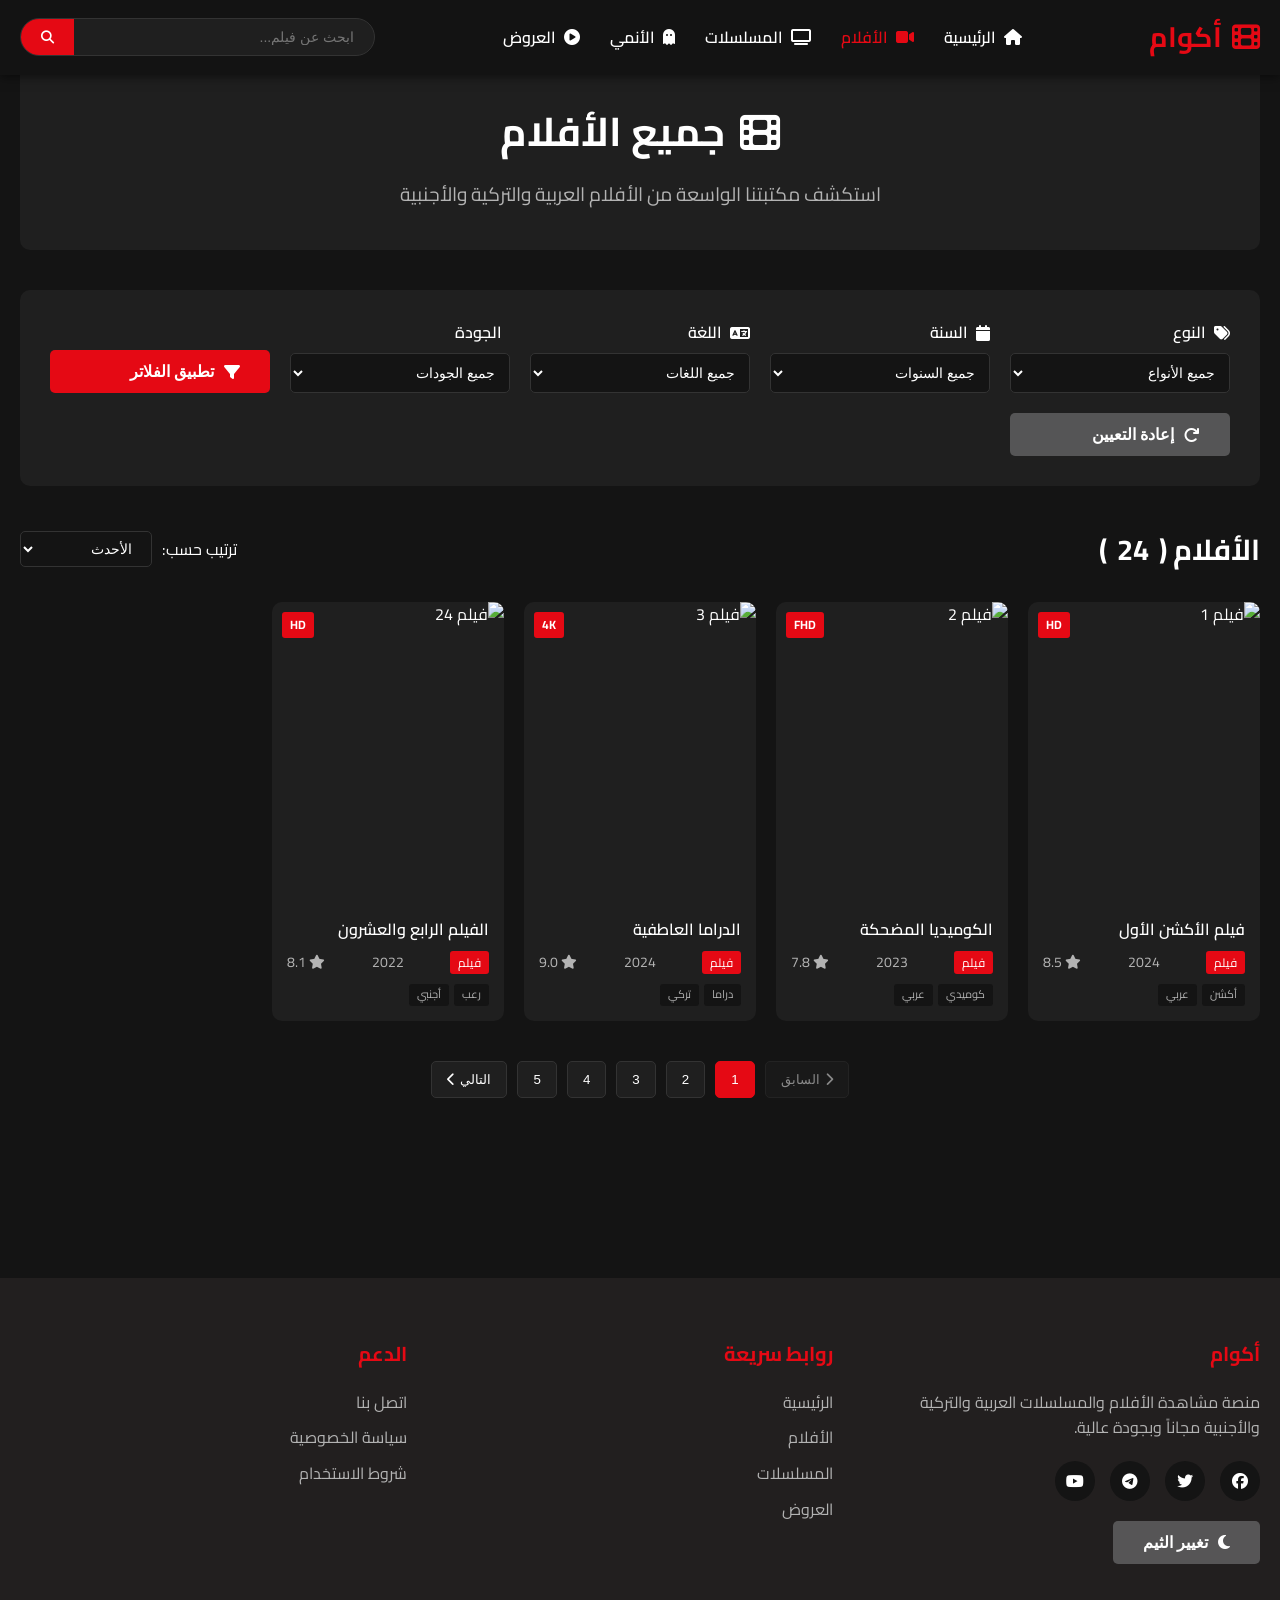
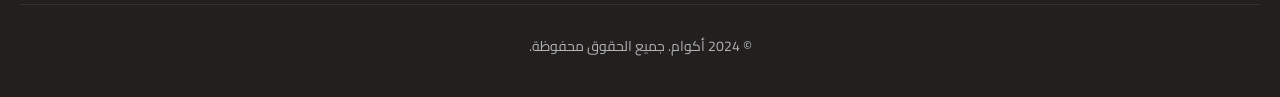
==== movies.html @ c6c0f763 "Add files via upload" ====
<!DOCTYPE html>
<html lang="ar" dir="rtl">
<head>
    <meta charset="UTF-8">
    <meta name="viewport" content="width=device-width, initial-scale=1.0">
    <title>الأفلام - أكوام</title>
    <link rel="stylesheet" href="css/style.css">
    <link rel="stylesheet" href="css/responsive.css">
    <link rel="stylesheet" href="https://cdnjs.cloudflare.com/ajax/libs/font-awesome/6.4.0/css/all.min.css">
    <link href="https://fonts.googleapis.com/css2?family=Cairo:wght@300;400;600;700&display=swap" rel="stylesheet">
    <link rel="icon" href="assets/images/favicon.ico" type="image/x-icon">
</head>
<body>
    <header class="header">
        <nav class="navbar">
            <div class="container">
                <div class="nav-brand">
                    <a href="index.html" class="logo">
                        <i class="fas fa-film"></i>
                        <span>أكوام</span>
                    </a>
                </div>
                
                <div class="nav-menu">
                    <ul class="nav-links">
                        <li><a href="index.html"><i class="fas fa-home"></i> الرئيسية</a></li>
                        <li><a href="movies.html" class="active"><i class="fas fa-video"></i> الأفلام</a></li>
                        <li><a href="series.html"><i class="fas fa-tv"></i> المسلسلات</a></li>
                        <li><a href="anime.html"><i class="fas fa-ghost"></i> الأنمي</a></li>
                        <li><a href="shows.html"><i class="fas fa-play-circle"></i> العروض</a></li>
                    </ul>
                </div>
                
                <div class="nav-search">
                    <div class="search-box">
                        <input type="text" id="searchInput" placeholder="ابحث عن فيلم...">
                        <button onclick="search()"><i class="fas fa-search"></i></button>
                    </div>
                </div>
                
                <button class="mobile-toggle" onclick="toggleMenu()">
                    <i class="fas fa-bars"></i>
                </button>
            </div>
        </nav>
    </header>

    <main class="main-content">
        <div class="container">
            <!-- Page Header -->
            <div class="page-header">
                <h1><i class="fas fa-film"></i> جميع الأفلام</h1>
                <p>استكشف مكتبتنا الواسعة من الأفلام العربية والتركية والأجنبية</p>
            </div>

            <!-- Filters -->
            <div class="filters-section">
                <div class="filters">
                    <div class="filter-group">
                        <label for="genreFilter"><i class="fas fa-tags"></i> النوع</label>
                        <select id="genreFilter" class="filter-select">
                            <option value="">جميع الأنواع</option>
                            <option value="action">أكشن</option>
                            <option value="comedy">كوميدي</option>
                            <option value="drama">دراما</option>
                            <option value="horror">رعب</option>
                            <option value="romance">رومانسي</option>
                            <option value="sci-fi">خيال علمي</option>
                        </select>
                    </div>
                    
                    <div class="filter-group">
                        <label for="yearFilter"><i class="fas fa-calendar"></i> السنة</label>
                        <select id="yearFilter" class="filter-select">
                            <option value="">جميع السنوات</option>
                            <option value="2024">2024</option>
                            <option value="2023">2023</option>
                            <option value="2022">2022</option>
                            <option value="2021">2021</option>
                            <option value="2020">2020</option>
                        </select>
                    </div>
                    
                    <div class="filter-group">
                        <label for="languageFilter"><i class="fas fa-language"></i> اللغة</label>
                        <select id="languageFilter" class="filter-select">
                            <option value="">جميع اللغات</option>
                            <option value="arabic">عربي</option>
                            <option value="turkish">تركي</option>
                            <option value="english">أجنبي</option>
                            <option value="hindi">هندي</option>
                        </select>
                    </div>
                    
                    <div class="filter-group">
                        <label for="qualityFilter"><i class="fas fa-hd"></i> الجودة</label>
                        <select id="qualityFilter" class="filter-select">
                            <option value="">جميع الجودات</option>
                            <option value="hd">HD</option>
                            <option value="fhd">FHD</option>
                            <option value="4k">4K</option>
                        </select>
                    </div>
                    
                    <button onclick="applyFilters()" class="btn btn-primary">
                        <i class="fas fa-filter"></i> تطبيق الفلاتر
                    </button>
                    
                    <button onclick="resetFilters()" class="btn btn-secondary">
                        <i class="fas fa-redo"></i> إعادة التعيين
                    </button>
                </div>
            </div>

            <!-- Movies Grid -->
            <section class="section">
                <div class="section-header">
                    <h2 class="section-title">الأفلام (<span id="moviesCount">24</span>)</h2>
                    <div class="sort-options">
                        <label for="sortBy">ترتيب حسب:</label>
                        <select id="sortBy" class="sort-select" onchange="sortMovies()">
                            <option value="newest">الأحدث</option>
                            <option value="oldest">الأقدم</option>
                            <option value="rating">التقييم</option>
                            <option value="name">الإسم من أ-ي</option>
                        </select>
                    </div>
                </div>
                
                <div class="movies-grid" id="moviesGrid">
                    <!-- 24 Movie Cards -->
                    <div class="movie-card">
                        <a href="watch.html?id=1">
                            <div class="movie-poster">
                                <img src="https://via.placeholder.com/300x450/CCCCCC/333333?text=فيلم+1" alt="فيلم 1">
                                <div class="movie-overlay">
                                    <i class="fas fa-play"></i>
                                </div>
                                <span class="movie-quality">HD</span>
                            </div>
                            <div class="movie-info">
                                <h3 class="movie-title">فيلم الأكشن الأول</h3>
                                <div class="movie-meta">
                                    <span class="movie-type">فيلم</span>
                                    <span>2024</span>
                                    <span><i class="fas fa-star"></i> 8.5</span>
                                </div>
                                <div class="movie-tags">
                                    <span class="movie-tag">أكشن</span>
                                    <span class="movie-tag">عربي</span>
                                </div>
                            </div>
                        </a>
                    </div>
                    
                    <!-- Repeat 23 more movie cards with different data -->
                    <div class="movie-card">
                        <a href="watch.html?id=2">
                            <div class="movie-poster">
                                <img src="https://via.placeholder.com/300x450/CCCCCC/333333?text=فيلم+2" alt="فيلم 2">
                                <div class="movie-overlay">
                                    <i class="fas fa-play"></i>
                                </div>
                                <span class="movie-quality">FHD</span>
                            </div>
                            <div class="movie-info">
                                <h3 class="movie-title">الكوميديا المضحكة</h3>
                                <div class="movie-meta">
                                    <span class="movie-type">فيلم</span>
                                    <span>2023</span>
                                    <span><i class="fas fa-star"></i> 7.8</span>
                                </div>
                                <div class="movie-tags">
                                    <span class="movie-tag">كوميدي</span>
                                    <span class="movie-tag">عربي</span>
                                </div>
                            </div>
                        </a>
                    </div>
                    
                    <div class="movie-card">
                        <a href="watch.html?id=3">
                            <div class="movie-poster">
                                <img src="https://via.placeholder.com/300x450/CCCCCC/333333?text=فيلم+3" alt="فيلم 3">
                                <div class="movie-overlay">
                                    <i class="fas fa-play"></i>
                                </div>
                                <span class="movie-quality">4K</span>
                            </div>
                            <div class="movie-info">
                                <h3 class="movie-title">الدراما العاطفية</h3>
                                <div class="movie-meta">
                                    <span class="movie-type">فيلم</span>
                                    <span>2024</span>
                                    <span><i class="fas fa-star"></i> 9.0</span>
                                </div>
                                <div class="movie-tags">
                                    <span class="movie-tag">دراما</span>
                                    <span class="movie-tag">تركي</span>
                                </div>
                            </div>
                        </a>
                    </div>
                    
                    <!-- Add 21 more movie cards here -->
                    <!-- For brevity, I'll show a few more examples -->
                    
                    <div class="movie-card">
                        <a href="watch.html?id=24">
                            <div class="movie-poster">
                                <img src="https://via.placeholder.com/300x450/CCCCCC/333333?text=فيلم+24" alt="فيلم 24">
                                <div class="movie-overlay">
                                    <i class="fas fa-play"></i>
                                </div>
                                <span class="movie-quality">HD</span>
                            </div>
                            <div class="movie-info">
                                <h3 class="movie-title">الفيلم الرابع والعشرون</h3>
                                <div class="movie-meta">
                                    <span class="movie-type">فيلم</span>
                                    <span>2022</span>
                                    <span><i class="fas fa-star"></i> 8.1</span>
                                </div>
                                <div class="movie-tags">
                                    <span class="movie-tag">رعب</span>
                                    <span class="movie-tag">أجنبي</span>
                                </div>
                            </div>
                        </a>
                    </div>
                </div>
                
                <!-- Pagination -->
                <div class="pagination">
                    <button class="pagination-btn disabled">
                        <i class="fas fa-chevron-right"></i> السابق
                    </button>
                    
                    <button class="pagination-btn active">1</button>
                    <button class="pagination-btn" onclick="goToPage(2)">2</button>
                    <button class="pagination-btn" onclick="goToPage(3)">3</button>
                    <button class="pagination-btn" onclick="goToPage(4)">4</button>
                    <button class="pagination-btn" onclick="goToPage(5)">5</button>
                    
                    <button class="pagination-btn" onclick="goToPage(2)">
                        التالي <i class="fas fa-chevron-left"></i>
                    </button>
                </div>
            </section>
        </div>
    </main>

    <footer class="footer">
        <div class="container">
            <div class="footer-content">
                <!-- Same footer as index.html -->
                <div class="footer-section">
                    <h3>أكوام</h3>
                    <p>منصة مشاهدة الأفلام والمسلسلات العربية والتركية والأجنبية مجاناً وبجودة عالية.</p>
                    <div class="social-links">
                        <a href="#"><i class="fab fa-facebook"></i></a>
                        <a href="#"><i class="fab fa-twitter"></i></a>
                        <a href="#"><i class="fab fa-telegram"></i></a>
                        <a href="#"><i class="fab fa-youtube"></i></a>
                    </div>
                </div>
                
                <div class="footer-section">
                    <h3>روابط سريعة</h3>
                    <ul>
                        <li><a href="index.html">الرئيسية</a></li>
                        <li><a href="movies.html">الأفلام</a></li>
                        <li><a href="series.html">المسلسلات</a></li>
                        <li><a href="shows.html">العروض</a></li>
                    </ul>
                </div>
                
                <div class="footer-section">
                    <h3>الدعم</h3>
                    <ul>
                        <li><a href="contact.html">اتصل بنا</a></li>
                        <li><a href="privacy.html">سياسة الخصوصية</a></li>
                        <li><a href="terms.html">شروط الاستخدام</a></li>
                    </ul>
                </div>
            </div>
            
            <div class="footer-bottom">
                <p>© 2024 أكوام. جميع الحقوق محفوظة.</p>
            </div>
        </div>
    </footer>

    <script src="js/main.js"></script>
    <script>
        function applyFilters() {
            // Filter logic would go here
            alert('تم تطبيق الفلاتر');
        }
        
        function resetFilters() {
            document.getElementById('genreFilter').value = '';
            document.getElementById('yearFilter').value = '';
            document.getElementById('languageFilter').value = '';
            document.getElementById('qualityFilter').value = '';
            alert('تم إعادة تعيين الفلاتر');
        }
        
        function sortMovies() {
            const sortBy = document.getElementById('sortBy').value;
            alert(`تم الترتيب حسب: ${sortBy}`);
        }
        
        function goToPage(page) {
            alert(`الذهاب إلى الصفحة ${page}`);
        }
        
        function search() {
            const query = document.getElementById('searchInput').value;
            if (query.trim() !== '') {
                window.location.href = `search.html?q=${encodeURIComponent(query)}`;
            }
        }
        
        document.getElementById('searchInput').addEventListener('keypress', function(e) {
            if (e.key === 'Enter') {
                search();
            }
        });
    </script>
</body>
</html>
---- css/style.css ----
/* Reset & Base Styles */
* {
    margin: 0;
    padding: 0;
    box-sizing: border-box;
}

:root {
    --primary-color: #e50914;
    --primary-dark: #b81d24;
    --secondary-color: #221f1f;
    --text-color: #ffffff;
    --text-secondary: #b3b3b3;
    --bg-dark: #141414;
    --bg-light: #1f1f1f;
    --border-color: #333333;
    --success-color: #46d369;
    --font-family: 'Cairo', sans-serif;
}

body {
    font-family: var(--font-family);
    background-color: var(--bg-dark);
    color: var(--text-color);
    line-height: 1.6;
    direction: rtl;
}

.container {
    width: 100%;
    max-width: 1400px;
    margin: 0 auto;
    padding: 0 20px;
}

a {
    text-decoration: none;
    color: inherit;
}

ul {
    list-style: none;
}

/* Header & Navigation */
.header {
    background-color: rgba(20, 20, 20, 0.95);
    position: fixed;
    top: 0;
    width: 100%;
    z-index: 1000;
    box-shadow: 0 2px 10px rgba(0, 0, 0, 0.5);
}

.navbar {
    padding: 15px 0;
}

.navbar .container {
    display: flex;
    align-items: center;
    justify-content: space-between;
}

.logo {
    display: flex;
    align-items: center;
    text-decoration: none;
    color: var(--primary-color);
    font-size: 28px;
    font-weight: 700;
}

.logo i {
    margin-left: 10px;
}

.nav-links {
    display: flex;
    list-style: none;
    gap: 30px;
}

.nav-links a {
    color: var(--text-color);
    text-decoration: none;
    font-size: 16px;
    font-weight: 600;
    transition: color 0.3s;
    display: flex;
    align-items: center;
    gap: 8px;
}

.nav-links a:hover,
.nav-links a.active {
    color: var(--primary-color);
}

.dropdown {
    position: relative;
}

.dropdown-content {
    display: none;
    position: absolute;
    background-color: var(--bg-light);
    min-width: 200px;
    box-shadow: 0 8px 16px rgba(0,0,0,0.3);
    z-index: 1;
    border-radius: 5px;
    top: 100%;
    right: 0;
}

.dropdown-content a {
    color: var(--text-color);
    padding: 12px 16px;
    text-decoration: none;
    display: block;
    border-bottom: 1px solid var(--border-color);
}

.dropdown-content a:last-child {
    border-bottom: none;
}

.dropdown-content a:hover {
    background-color: var(--primary-color);
}

.dropdown:hover .dropdown-content {
    display: block;
}

.search-box {
    display: flex;
    background: var(--bg-light);
    border-radius: 30px;
    overflow: hidden;
    border: 1px solid var(--border-color);
}

.search-box input {
    background: transparent;
    border: none;
    padding: 10px 20px;
    color: var(--text-color);
    width: 300px;
    font-size: 14px;
}

.search-box input:focus {
    outline: none;
}

.search-box button {
    background: var(--primary-color);
    border: none;
    color: white;
    padding: 10px 20px;
    cursor: pointer;
    transition: background 0.3s;
}

.search-box button:hover {
    background: var(--primary-dark);
}

.mobile-toggle {
    display: none;
    background: none;
    border: none;
    color: var(--text-color);
    font-size: 24px;
    cursor: pointer;
    padding: 5px;
}

/* Hero Section */
.hero {
    margin-top: 80px;
    height: 70vh;
    min-height: 500px;
    background: linear-gradient(rgba(0,0,0,0.7), rgba(0,0,0,0.7)), url('https://via.placeholder.com/1920x800');
    background-size: cover;
    background-position: center;
    display: flex;
    align-items: center;
}

.hero-slider {
    width: 100%;
}

.slide {
    display: none;
}

.slide.active {
    display: block;
}

.slide-content {
    max-width: 600px;
    padding: 0 20px;
}

.hero-title {
    font-size: 3.5rem;
    font-weight: 700;
    margin-bottom: 20px;
    line-height: 1.2;
}

.hero-subtitle {
    font-size: 1.5rem;
    margin-bottom: 30px;
    color: var(--text-secondary);
}

.hero-buttons {
    display: flex;
    gap: 20px;
}

/* Buttons */
.btn {
    padding: 12px 30px;
    border-radius: 5px;
    text-decoration: none;
    font-weight: 600;
    display: inline-flex;
    align-items: center;
    gap: 10px;
    transition: all 0.3s;
    border: none;
    cursor: pointer;
    font-size: 16px;
}

.btn-primary {
    background-color: var(--primary-color);
    color: white;
}

.btn-primary:hover {
    background-color: var(--primary-dark);
    transform: translateY(-2px);
}

.btn-secondary {
    background-color: rgba(109, 109, 110, 0.7);
    color: white;
}

.btn-secondary:hover {
    background-color: rgba(109, 109, 110, 0.9);
    transform: translateY(-2px);
}

/* Main Content */
.main-content {
    padding: 60px 0;
}

.section {
    margin-bottom: 60px;
}

.section-header {
    display: flex;
    justify-content: space-between;
    align-items: center;
    margin-bottom: 30px;
}

.section-title {
    font-size: 1.8rem;
    font-weight: 700;
    display: flex;
    align-items: center;
    gap: 10px;
}

.view-all {
    color: var(--primary-color);
    text-decoration: none;
    display: flex;
    align-items: center;
    gap: 5px;
    font-weight: 600;
    transition: color 0.3s;
}

.view-all:hover {
    color: var(--primary-dark);
}

/* Page Header */
.page-header {
    text-align: center;
    margin-bottom: 40px;
    padding: 40px 0;
    background: var(--bg-light);
    border-radius: 10px;
}

.page-header h1 {
    font-size: 2.5rem;
    margin-bottom: 15px;
    display: flex;
    align-items: center;
    justify-content: center;
    gap: 15px;
}

.page-header p {
    color: var(--text-secondary);
    font-size: 1.2rem;
}

/* Movies Grid */
.movies-grid {
    display: grid;
    grid-template-columns: repeat(auto-fill, minmax(200px, 1fr));
    gap: 20px;
}

.movie-card {
    background: var(--bg-light);
    border-radius: 10px;
    overflow: hidden;
    transition: transform 0.3s, box-shadow 0.3s;
    position: relative;
}

.movie-card:hover {
    transform: translateY(-10px);
    box-shadow: 0 10px 20px rgba(0, 0, 0, 0.5);
}

.movie-poster {
    width: 100%;
    height: 300px;
    position: relative;
    overflow: hidden;
}

.movie-poster img {
    width: 100%;
    height: 100%;
    object-fit: cover;
    transition: transform 0.3s;
}

.movie-card:hover .movie-poster img {
    transform: scale(1.1);
}

.movie-overlay {
    position: absolute;
    top: 0;
    left: 0;
    width: 100%;
    height: 100%;
    background: rgba(0, 0, 0, 0.7);
    display: flex;
    align-items: center;
    justify-content: center;
    opacity: 0;
    transition: opacity 0.3s;
}

.movie-card:hover .movie-overlay {
    opacity: 1;
}

.movie-overlay i {
    font-size: 50px;
    color: white;
}

.movie-quality {
    position: absolute;
    top: 10px;
    left: 10px;
    background: var(--primary-color);
    color: white;
    padding: 3px 8px;
    border-radius: 3px;
    font-size: 12px;
    font-weight: bold;
}

.movie-episodes {
    position: absolute;
    top: 10px;
    right: 10px;
    background: rgba(0, 0, 0, 0.8);
    color: white;
    padding: 3px 8px;
    border-radius: 3px;
    font-size: 12px;
}

.movie-info {
    padding: 15px;
}

.movie-title {
    font-size: 16px;
    font-weight: 600;
    margin-bottom: 8px;
    white-space: nowrap;
    overflow: hidden;
    text-overflow: ellipsis;
}

.movie-meta {
    display: flex;
    justify-content: space-between;
    color: var(--text-secondary);
    font-size: 14px;
    margin-bottom: 10px;
}

.movie-type {
    background: var(--primary-color);
    color: white;
    padding: 2px 8px;
    border-radius: 3px;
    font-size: 12px;
}

.movie-tags {
    display: flex;
    gap: 5px;
    flex-wrap: wrap;
}

.movie-tag {
    background: var(--bg-dark);
    color: var(--text-secondary);
    padding: 2px 8px;
    border-radius: 3px;
    font-size: 11px;
}

/* Categories Grid */
.categories-grid {
    display: grid;
    grid-template-columns: repeat(auto-fill, minmax(250px, 1fr));
    gap: 20px;
}

.category-card {
    background: var(--bg-light);
    padding: 30px;
    border-radius: 10px;
    text-align: center;
    text-decoration: none;
    color: var(--text-color);
    transition: transform 0.3s, background 0.3s;
}

.category-card:hover {
    background: var(--primary-color);
    transform: translateY(-5px);
}

.category-icon {
    font-size: 40px;
    margin-bottom: 15px;
    color: var(--primary-color);
}

.category-card:hover .category-icon {
    color: white;
}

.category-card h3 {
    font-size: 20px;
    margin-bottom: 10px;
}

.category-card p {
    color: var(--text-secondary);
    font-size: 14px;
}

.category-card:hover p {
    color: white;
}

/* Filters */
.filters-section {
    background: var(--bg-light);
    padding: 30px;
    border-radius: 10px;
    margin-bottom: 40px;
}

.filters {
    display: grid;
    grid-template-columns: repeat(auto-fit, minmax(200px, 1fr));
    gap: 20px;
    align-items: end;
}

.filter-group {
    display: flex;
    flex-direction: column;
    gap: 8px;
}

.filter-group label {
    color: var(--text-color);
    font-weight: 600;
    display: flex;
    align-items: center;
    gap: 8px;
}

.filter-select {
    background: var(--bg-dark);
    color: var(--text-color);
    border: 1px solid var(--border-color);
    padding: 10px;
    border-radius: 5px;
    font-size: 14px;
    cursor: pointer;
}

.filter-select:focus {
    outline: none;
    border-color: var(--primary-color);
}

.sort-options {
    display: flex;
    align-items: center;
    gap: 10px;
}

.sort-select {
    background: var(--bg-dark);
    color: var(--text-color);
    border: 1px solid var(--border-color);
    padding: 8px 15px;
    border-radius: 5px;
    font-size: 14px;
    cursor: pointer;
}

/* Pagination */
.pagination {
    display: flex;
    justify-content: center;
    gap: 10px;
    margin-top: 40px;
}

.pagination-btn {
    padding: 10px 15px;
    background: var(--bg-light);
    border: 1px solid var(--border-color);
    color: var(--text-color);
    border-radius: 5px;
    cursor: pointer;
    transition: all 0.3s;
    display: flex;
    align-items: center;
    gap: 5px;
}

.pagination-btn:hover {
    border-color: var(--primary-color);
    color: var(--primary-color);
}

.pagination-btn.active {
    background: var(--primary-color);
    border-color: var(--primary-color);
    color: white;
}

.pagination-btn.disabled {
    opacity: 0.5;
    cursor: not-allowed;
}

.pagination-btn.disabled:hover {
    border-color: var(--border-color);
    color: var(--text-color);
}

/* Footer */
.footer {
    background: var(--secondary-color);
    padding: 60px 0 30px;
    margin-top: 60px;
}

.footer-content {
    display: grid;
    grid-template-columns: repeat(auto-fit, minmax(250px, 1fr));
    gap: 40px;
    margin-bottom: 40px;
}

.footer-section h3 {
    font-size: 20px;
    margin-bottom: 20px;
    color: var(--primary-color);
}

.footer-section p {
    color: var(--text-secondary);
    margin-bottom: 20px;
}

.footer-section ul {
    list-style: none;
}

.footer-section ul li {
    margin-bottom: 10px;
}

.footer-section ul li a {
    color: var(--text-secondary);
    text-decoration: none;
    transition: color 0.3s;
}

.footer-section ul li a:hover {
    color: var(--primary-color);
}

.social-links {
    display: flex;
    gap: 15px;
}

.social-links a {
    display: inline-flex;
    align-items: center;
    justify-content: center;
    width: 40px;
    height: 40px;
    background: var(--bg-dark);
    border-radius: 50%;
    color: white;
    text-decoration: none;
    transition: background 0.3s;
}

.social-links a:hover {
    background: var(--primary-color);
}

.footer-bottom {
    text-align: center;
    padding-top: 30px;
    border-top: 1px solid var(--border-color);
    color: var(--text-secondary);
    font-size: 14px;
}

.footer-bottom p {
    margin-bottom: 10px;
}

/* Genre Tags */
.genre-tag {
    display: inline-block;
    background: var(--bg-dark);
    color: var(--text-color);
    padding: 5px 15px;
    border-radius: 20px;
    font-size: 14px;
    margin: 5px;
}

/* Loading Spinner */
.loading-spinner {
    display: none;
    text-align: center;
    padding: 40px;
}

.spinner {
    width: 50px;
    height: 50px;
    border: 5px solid var(--border-color);
    border-top: 5px solid var(--primary-color);
    border-radius: 50%;
    animation: spin 1s linear infinite;
    margin: 0 auto 20px;
}

@keyframes spin {
    0% { transform: rotate(0deg); }
    100% { transform: rotate(360deg); }
}
---- css/responsive.css ----
/* Responsive Design */

/* Large devices (desktops, 1200px and up) */
@media (max-width: 1200px) {
    .hero-title {
        font-size: 2.8rem;
    }
    
    .search-box input {
        width: 250px;
    }
}

/* Medium devices (tablets, 992px to 1199px) */
@media (max-width: 992px) {
    .nav-menu {
        display: none;
        position: fixed;
        top: 70px;
        right: -100%;
        width: 80%;
        height: calc(100vh - 70px);
        background: var(--bg-dark);
        transition: right 0.3s ease;
        z-index: 999;
        overflow-y: auto;
        box-shadow: -5px 0 15px rgba(0, 0, 0, 0.3);
        padding: 20px;
    }
    
    .nav-menu.active {
        right: 0;
    }
    
    .nav-links {
        flex-direction: column;
        gap: 0;
        width: 100%;
    }
    
    .nav-links li {
        width: 100%;
        border-bottom: 1px solid var(--border-color);
    }
    
    .nav-links a {
        padding: 15px 0;
        display: block;
        width: 100%;
    }
    
    .dropdown-content {
        position: static;
        box-shadow: none;
        background: var(--bg-light);
        display: none;
        width: 100%;
    }
    
    .dropdown.active .dropdown-content {
        display: block;
    }
    
    .mobile-toggle {
        display: block;
    }
    
    .hero {
        height: 50vh;
        min-height: 400px;
    }
    
    .hero-title {
        font-size: 2.5rem;
    }
    
    .hero-subtitle {
        font-size: 1.2rem;
    }
    
    .movies-grid {
        grid-template-columns: repeat(auto-fill, minmax(180px, 1fr));
    }
    
    .search-box {
        position: absolute;
        top: 100%;
        left: 0;
        width: 100%;
        margin-top: 10px;
        display: none;
    }
    
    .search-box.active {
        display: flex;
    }
    
    .search-box input {
        width: 100%;
    }
}

/* Small devices (landscape phones, 768px to 991px) */
@media (max-width: 768px) {
    .container {
        padding: 0 15px;
    }
    
    .hero {
        height: 40vh;
        min-height: 300px;
        margin-top: 60px;
    }
    
    .hero-title {
        font-size: 2rem;
    }
    
    .hero-subtitle {
        font-size: 1rem;
    }
    
    .hero-buttons {
        flex-direction: column;
        gap: 10px;
    }
    
    .btn {
        width: 100%;
        justify-content: center;
    }
    
    .movies-grid {
        grid-template-columns: repeat(auto-fill, minmax(150px, 1fr));
    }
    
    .movie-poster {
        height: 250px;
    }
    
    .categories-grid {
        grid-template-columns: repeat(2, 1fr);
    }
    
    .section-header {
        flex-direction: column;
        align-items: flex-start;
        gap: 15px;
    }
    
    .view-all {
        align-self: flex-end;
    }
    
    .filters {
        grid-template-columns: 1fr;
    }
    
    .footer-content {
        grid-template-columns: repeat(2, 1fr);
        gap: 30px;
    }
    
    .page-header h1 {
        font-size: 2rem;
    }
}

/* Extra small devices (portrait phones, less than 768px) */
@media (max-width: 576px) {
    .logo span {
        font-size: 20px;
    }
    
    .logo i {
        font-size: 24px;
    }
    
    .hero-title {
        font-size: 1.8rem;
    }
    
    .movies-grid {
        grid-template-columns: repeat(2, 1fr);
        gap: 15px;
    }
    
    .movie-poster {
        height: 200px;
    }
    
    .categories-grid {
        grid-template-columns: 1fr;
    }
    
    .footer-content {
        grid-template-columns: 1fr;
    }
    
    .pagination {
        flex-wrap: wrap;
    }
    
    .page-header {
        padding: 30px 15px;
    }
    
    .page-header h1 {
        font-size: 1.5rem;
    }
    
    .page-header p {
        font-size: 1rem;
    }
}

/* Extra small devices (phones, less than 480px) */
@media (max-width: 480px) {
    .hero-title {
        font-size: 1.5rem;
    }
    
    .section-title {
        font-size: 1.5rem;
    }
    
    .movies-grid {
        grid-template-columns: 1fr;
    }
    
    .movie-poster {
        height: 300px;
    }
    
    .sort-options {
        flex-direction: column;
        align-items: flex-start;
        width: 100%;
    }
    
    .sort-select {
        width: 100%;
    }
}

/* Mobile menu active state */
.mobile-toggle.active i::before {
    content: "\f00d";
}

/* Video player responsive */
@media (max-width: 768px) {
    .video-title {
        font-size: 1.5rem;
    }
    
    .quality-buttons {
        justify-content: center;
    }
    
    .quality-btn {
        padding: 8px 15px;
        font-size: 14px;
    }
    
    .episodes-grid {
        grid-template-columns: repeat(4, 1fr);
    }
    
    .video-controls {
        justify-content: center;
    }
    
    .video-controls button {
        width: 100%;
        justify-content: center;
    }
}

/* Hide dropdown arrow on mobile */
@media (max-width: 992px) {
    .dropdown > a i.fa-chevron-down {
        display: none;
    }
}

/* Adjust header for mobile */
@media (max-width: 992px) {
    .navbar {
        padding: 10px 0;
    }
    
    .header {
        position: fixed;
        top: 0;
        width: 100%;
    }
    
    .main-content {
        padding-top: 20px;
    }
}

/* Improve touch targets on mobile */
@media (max-width: 768px) {
    .btn,
    .pagination-btn,
    .quality-btn,
    .episode-btn,
    .movie-card a {
        min-height: 44px;
    }
    
    .filter-select,
    .sort-select {
        min-height: 44px;
    }
    
    .nav-links a {
        min-height: 50px;
        display: flex;
        align-items: center;
    }
}

/* Landscape mode adjustments */
@media (max-height: 600px) and (orientation: landscape) {
    .hero {
        height: 100vh;
        min-height: auto;
    }
    
    .hero-title {
        font-size: 2rem;
    }
    
    .nav-menu {
        height: calc(100vh - 60px);
    }
}

/* Dark mode support */
@media (prefers-color-scheme: dark) {
    :root {
        --bg-dark: #0a0a0a;
        --bg-light: #1a1a1a;
        --border-color: #2a2a2a;
    }
}

/* Reduced motion */
@media (prefers-reduced-motion: reduce) {
    * {
        animation-duration: 0.01ms !important;
        animation-iteration-count: 1 !important;
        transition-duration: 0.01ms !important;
    }
    
    .movie-card:hover {
        transform: none;
    }
    
    .category-card:hover {
        transform: none;
    }
}

/* Print styles */
@media print {
    .header,
    .footer,
    .hero,
    .search-box,
    .mobile-toggle,
    .video-player,
    .video-controls {
        display: none !important;
    }
    
    body {
        background: white !important;
        color: black !important;
    }
    
    .container {
        max-width: 100% !important;
        padding: 0 !important;
    }
    
    a {
        color: black !important;
        text-decoration: underline !important;
    }
    
    .main-content {
        padding: 20px 0 !important;
    }
}
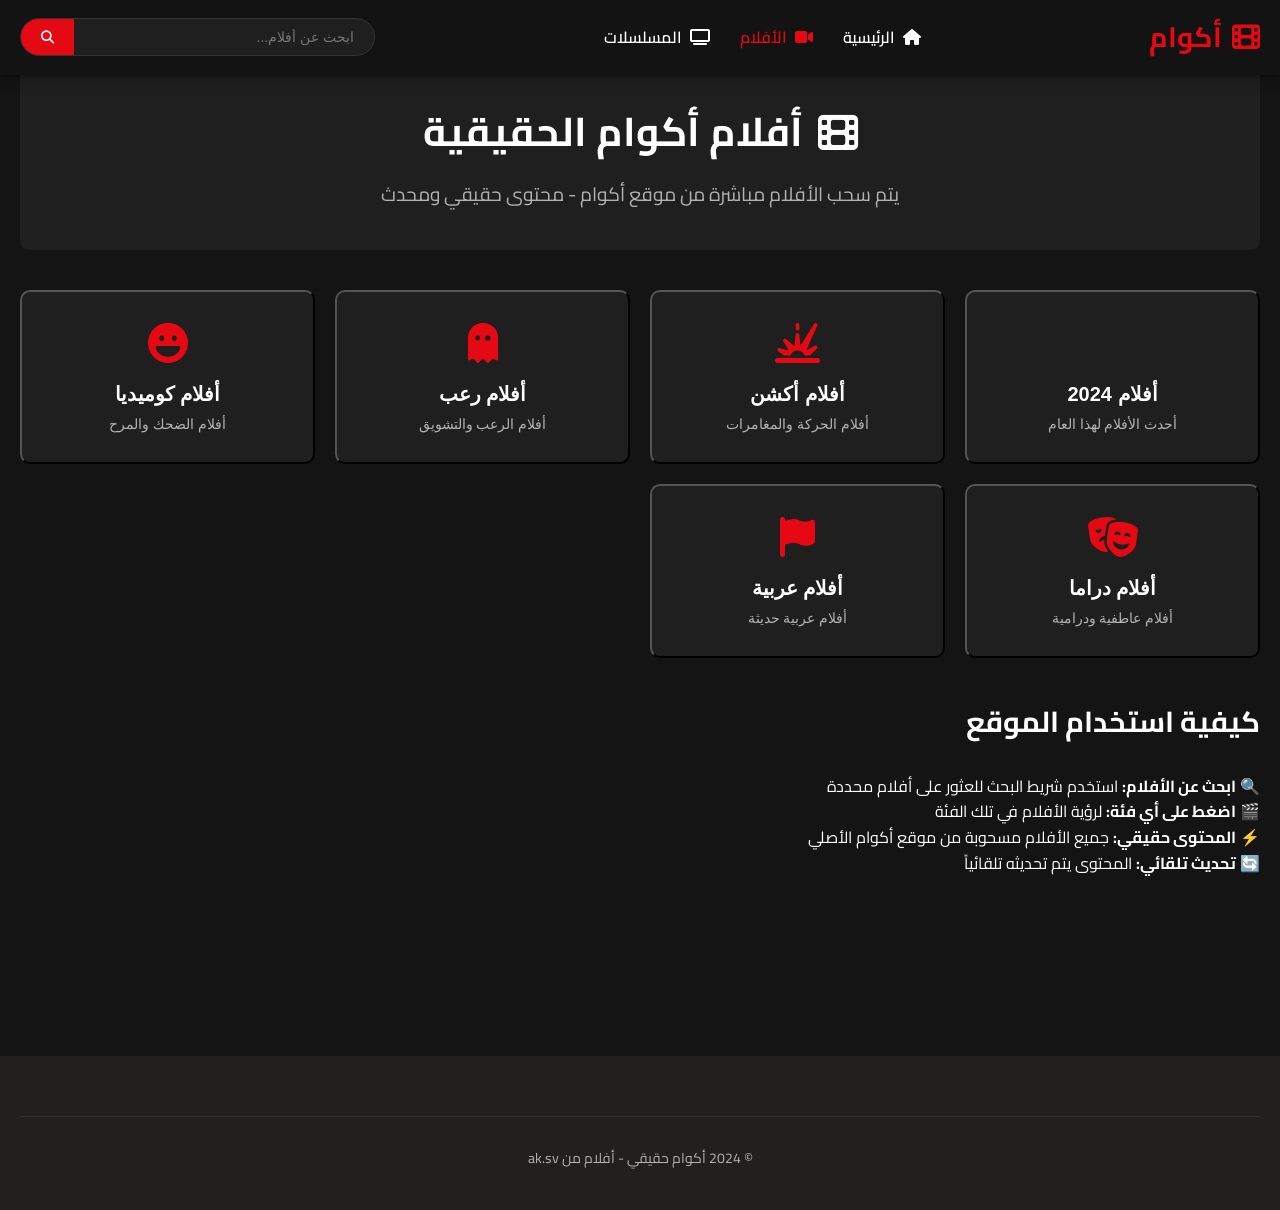
==== commit 25e4bce9: "Update movies.html" ====
--- a/movies.html
+++ b/movies.html
@@ -3,7 +3,7 @@
 <head>
     <meta charset="UTF-8">
     <meta name="viewport" content="width=device-width, initial-scale=1.0">
-    <title>الأفلام - أكوام</title>
+    <title>الأفلام - أكوام حقيقي</title>
     <link rel="stylesheet" href="css/style.css">
     <link rel="stylesheet" href="css/responsive.css">
     <link rel="stylesheet" href="https://cdnjs.cloudflare.com/ajax/libs/font-awesome/6.4.0/css/all.min.css">
@@ -26,14 +26,12 @@
                         <li><a href="index.html"><i class="fas fa-home"></i> الرئيسية</a></li>
                         <li><a href="movies.html" class="active"><i class="fas fa-video"></i> الأفلام</a></li>
                         <li><a href="series.html"><i class="fas fa-tv"></i> المسلسلات</a></li>
-                        <li><a href="anime.html"><i class="fas fa-ghost"></i> الأنمي</a></li>
-                        <li><a href="shows.html"><i class="fas fa-play-circle"></i> العروض</a></li>
                     </ul>
                 </div>
                 
                 <div class="nav-search">
                     <div class="search-box">
-                        <input type="text" id="searchInput" placeholder="ابحث عن فيلم...">
+                        <input type="text" id="searchInput" placeholder="ابحث عن أفلام...">
                         <button onclick="search()"><i class="fas fa-search"></i></button>
                     </div>
                 </div>
@@ -47,272 +45,87 @@
 
     <main class="main-content">
         <div class="container">
-            <!-- Page Header -->
             <div class="page-header">
-                <h1><i class="fas fa-film"></i> جميع الأفلام</h1>
-                <p>استكشف مكتبتنا الواسعة من الأفلام العربية والتركية والأجنبية</p>
+                <h1><i class="fas fa-film"></i> أفلام أكوام الحقيقية</h1>
+                <p>يتم سحب الأفلام مباشرة من موقع أكوام - محتوى حقيقي ومحدث</p>
             </div>
 
-            <!-- Filters -->
-            <div class="filters-section">
-                <div class="filters">
-                    <div class="filter-group">
-                        <label for="genreFilter"><i class="fas fa-tags"></i> النوع</label>
-                        <select id="genreFilter" class="filter-select">
-                            <option value="">جميع الأنواع</option>
-                            <option value="action">أكشن</option>
-                            <option value="comedy">كوميدي</option>
-                            <option value="drama">دراما</option>
-                            <option value="horror">رعب</option>
-                            <option value="romance">رومانسي</option>
-                            <option value="sci-fi">خيال علمي</option>
-                        </select>
+            <div class="categories-grid" style="margin-bottom: 40px;">
+                <button onclick="searchCategory('أفلام 2024')" class="category-card">
+                    <div class="category-icon">
+                        <i class="fas fa-calendar-star"></i>
                     </div>
-                    
-                    <div class="filter-group">
-                        <label for="yearFilter"><i class="fas fa-calendar"></i> السنة</label>
-                        <select id="yearFilter" class="filter-select">
-                            <option value="">جميع السنوات</option>
-                            <option value="2024">2024</option>
-                            <option value="2023">2023</option>
-                            <option value="2022">2022</option>
-                            <option value="2021">2021</option>
-                            <option value="2020">2020</option>
-                        </select>
+                    <h3>أفلام 2024</h3>
+                    <p>أحدث الأفلام لهذا العام</p>
+                </button>
+                
+                <button onclick="searchCategory('أفلام أكشن')" class="category-card">
+                    <div class="category-icon">
+                        <i class="fas fa-explosion"></i>
                     </div>
-                    
-                    <div class="filter-group">
-                        <label for="languageFilter"><i class="fas fa-language"></i> اللغة</label>
-                        <select id="languageFilter" class="filter-select">
-                            <option value="">جميع اللغات</option>
-                            <option value="arabic">عربي</option>
-                            <option value="turkish">تركي</option>
-                            <option value="english">أجنبي</option>
-                            <option value="hindi">هندي</option>
-                        </select>
+                    <h3>أفلام أكشن</h3>
+                    <p>أفلام الحركة والمغامرات</p>
+                </button>
+                
+                <button onclick="searchCategory('أفلام رعب')" class="category-card">
+                    <div class="category-icon">
+                        <i class="fas fa-ghost"></i>
                     </div>
-                    
-                    <div class="filter-group">
-                        <label for="qualityFilter"><i class="fas fa-hd"></i> الجودة</label>
-                        <select id="qualityFilter" class="filter-select">
-                            <option value="">جميع الجودات</option>
-                            <option value="hd">HD</option>
-                            <option value="fhd">FHD</option>
-                            <option value="4k">4K</option>
-                        </select>
+                    <h3>أفلام رعب</h3>
+                    <p>أفلام الرعب والتشويق</p>
+                </button>
+                
+                <button onclick="searchCategory('أفلام كوميديا')" class="category-card">
+                    <div class="category-icon">
+                        <i class="fas fa-laugh"></i>
                     </div>
-                    
-                    <button onclick="applyFilters()" class="btn btn-primary">
-                        <i class="fas fa-filter"></i> تطبيق الفلاتر
-                    </button>
-                    
-                    <button onclick="resetFilters()" class="btn btn-secondary">
-                        <i class="fas fa-redo"></i> إعادة التعيين
-                    </button>
+                    <h3>أفلام كوميديا</h3>
+                    <p>أفلام الضحك والمرح</p>
+                </button>
+                
+                <button onclick="searchCategory('أفلام دراما')" class="category-card">
+                    <div class="category-icon">
+                        <i class="fas fa-theater-masks"></i>
+                    </div>
+                    <h3>أفلام دراما</h3>
+                    <p>أفلام عاطفية ودرامية</p>
+                </button>
+                
+                <button onclick="searchCategory('أفلام عربية')" class="category-card">
+                    <div class="category-icon">
+                        <i class="fas fa-flag"></i>
+                    </div>
+                    <h3>أفلام عربية</h3>
+                    <p>أفلام عربية حديثة</p>
+                </button>
+            </div>
+
+            <div class="section">
+                <div class="section-header">
+                    <h2 class="section-title">كيفية استخدام الموقع</h2>
+                </div>
+                <div class="info-box">
+                    <p>🔍 <strong>ابحث عن الأفلام:</strong> استخدم شريط البحث للعثور على أفلام محددة</p>
+                    <p>🎬 <strong>اضغط على أي فئة:</strong> لرؤية الأفلام في تلك الفئة</p>
+                    <p>⚡ <strong>المحتوى حقيقي:</strong> جميع الأفلام مسحوبة من موقع أكوام الأصلي</p>
+                    <p>🔄 <strong>تحديث تلقائي:</strong> المحتوى يتم تحديثه تلقائياً</p>
                 </div>
             </div>
-
-            <!-- Movies Grid -->
-            <section class="section">
-                <div class="section-header">
-                    <h2 class="section-title">الأفلام (<span id="moviesCount">24</span>)</h2>
-                    <div class="sort-options">
-                        <label for="sortBy">ترتيب حسب:</label>
-                        <select id="sortBy" class="sort-select" onchange="sortMovies()">
-                            <option value="newest">الأحدث</option>
-                            <option value="oldest">الأقدم</option>
-                            <option value="rating">التقييم</option>
-                            <option value="name">الإسم من أ-ي</option>
-                        </select>
-                    </div>
-                </div>
-                
-                <div class="movies-grid" id="moviesGrid">
-                    <!-- 24 Movie Cards -->
-                    <div class="movie-card">
-                        <a href="watch.html?id=1">
-                            <div class="movie-poster">
-                                <img src="https://via.placeholder.com/300x450/CCCCCC/333333?text=فيلم+1" alt="فيلم 1">
-                                <div class="movie-overlay">
-                                    <i class="fas fa-play"></i>
-                                </div>
-                                <span class="movie-quality">HD</span>
-                            </div>
-                            <div class="movie-info">
-                                <h3 class="movie-title">فيلم الأكشن الأول</h3>
-                                <div class="movie-meta">
-                                    <span class="movie-type">فيلم</span>
-                                    <span>2024</span>
-                                    <span><i class="fas fa-star"></i> 8.5</span>
-                                </div>
-                                <div class="movie-tags">
-                                    <span class="movie-tag">أكشن</span>
-                                    <span class="movie-tag">عربي</span>
-                                </div>
-                            </div>
-                        </a>
-                    </div>
-                    
-                    <!-- Repeat 23 more movie cards with different data -->
-                    <div class="movie-card">
-                        <a href="watch.html?id=2">
-                            <div class="movie-poster">
-                                <img src="https://via.placeholder.com/300x450/CCCCCC/333333?text=فيلم+2" alt="فيلم 2">
-                                <div class="movie-overlay">
-                                    <i class="fas fa-play"></i>
-                                </div>
-                                <span class="movie-quality">FHD</span>
-                            </div>
-                            <div class="movie-info">
-                                <h3 class="movie-title">الكوميديا المضحكة</h3>
-                                <div class="movie-meta">
-                                    <span class="movie-type">فيلم</span>
-                                    <span>2023</span>
-                                    <span><i class="fas fa-star"></i> 7.8</span>
-                                </div>
-                                <div class="movie-tags">
-                                    <span class="movie-tag">كوميدي</span>
-                                    <span class="movie-tag">عربي</span>
-                                </div>
-                            </div>
-                        </a>
-                    </div>
-                    
-                    <div class="movie-card">
-                        <a href="watch.html?id=3">
-                            <div class="movie-poster">
-                                <img src="https://via.placeholder.com/300x450/CCCCCC/333333?text=فيلم+3" alt="فيلم 3">
-                                <div class="movie-overlay">
-                                    <i class="fas fa-play"></i>
-                                </div>
-                                <span class="movie-quality">4K</span>
-                            </div>
-                            <div class="movie-info">
-                                <h3 class="movie-title">الدراما العاطفية</h3>
-                                <div class="movie-meta">
-                                    <span class="movie-type">فيلم</span>
-                                    <span>2024</span>
-                                    <span><i class="fas fa-star"></i> 9.0</span>
-                                </div>
-                                <div class="movie-tags">
-                                    <span class="movie-tag">دراما</span>
-                                    <span class="movie-tag">تركي</span>
-                                </div>
-                            </div>
-                        </a>
-                    </div>
-                    
-                    <!-- Add 21 more movie cards here -->
-                    <!-- For brevity, I'll show a few more examples -->
-                    
-                    <div class="movie-card">
-                        <a href="watch.html?id=24">
-                            <div class="movie-poster">
-                                <img src="https://via.placeholder.com/300x450/CCCCCC/333333?text=فيلم+24" alt="فيلم 24">
-                                <div class="movie-overlay">
-                                    <i class="fas fa-play"></i>
-                                </div>
-                                <span class="movie-quality">HD</span>
-                            </div>
-                            <div class="movie-info">
-                                <h3 class="movie-title">الفيلم الرابع والعشرون</h3>
-                                <div class="movie-meta">
-                                    <span class="movie-type">فيلم</span>
-                                    <span>2022</span>
-                                    <span><i class="fas fa-star"></i> 8.1</span>
-                                </div>
-                                <div class="movie-tags">
-                                    <span class="movie-tag">رعب</span>
-                                    <span class="movie-tag">أجنبي</span>
-                                </div>
-                            </div>
-                        </a>
-                    </div>
-                </div>
-                
-                <!-- Pagination -->
-                <div class="pagination">
-                    <button class="pagination-btn disabled">
-                        <i class="fas fa-chevron-right"></i> السابق
-                    </button>
-                    
-                    <button class="pagination-btn active">1</button>
-                    <button class="pagination-btn" onclick="goToPage(2)">2</button>
-                    <button class="pagination-btn" onclick="goToPage(3)">3</button>
-                    <button class="pagination-btn" onclick="goToPage(4)">4</button>
-                    <button class="pagination-btn" onclick="goToPage(5)">5</button>
-                    
-                    <button class="pagination-btn" onclick="goToPage(2)">
-                        التالي <i class="fas fa-chevron-left"></i>
-                    </button>
-                </div>
-            </section>
         </div>
     </main>
 
     <footer class="footer">
         <div class="container">
-            <div class="footer-content">
-                <!-- Same footer as index.html -->
-                <div class="footer-section">
-                    <h3>أكوام</h3>
-                    <p>منصة مشاهدة الأفلام والمسلسلات العربية والتركية والأجنبية مجاناً وبجودة عالية.</p>
-                    <div class="social-links">
-                        <a href="#"><i class="fab fa-facebook"></i></a>
-                        <a href="#"><i class="fab fa-twitter"></i></a>
-                        <a href="#"><i class="fab fa-telegram"></i></a>
-                        <a href="#"><i class="fab fa-youtube"></i></a>
-                    </div>
-                </div>
-                
-                <div class="footer-section">
-                    <h3>روابط سريعة</h3>
-                    <ul>
-                        <li><a href="index.html">الرئيسية</a></li>
-                        <li><a href="movies.html">الأفلام</a></li>
-                        <li><a href="series.html">المسلسلات</a></li>
-                        <li><a href="shows.html">العروض</a></li>
-                    </ul>
-                </div>
-                
-                <div class="footer-section">
-                    <h3>الدعم</h3>
-                    <ul>
-                        <li><a href="contact.html">اتصل بنا</a></li>
-                        <li><a href="privacy.html">سياسة الخصوصية</a></li>
-                        <li><a href="terms.html">شروط الاستخدام</a></li>
-                    </ul>
-                </div>
-            </div>
-            
             <div class="footer-bottom">
-                <p>© 2024 أكوام. جميع الحقوق محفوظة.</p>
+                <p>© 2024 أكوام حقيقي - أفلام من <a href="https://ak.sv" target="_blank">ak.sv</a></p>
             </div>
         </div>
     </footer>
 
     <script src="js/main.js"></script>
     <script>
-        function applyFilters() {
-            // Filter logic would go here
-            alert('تم تطبيق الفلاتر');
-        }
-        
-        function resetFilters() {
-            document.getElementById('genreFilter').value = '';
-            document.getElementById('yearFilter').value = '';
-            document.getElementById('languageFilter').value = '';
-            document.getElementById('qualityFilter').value = '';
-            alert('تم إعادة تعيين الفلاتر');
-        }
-        
-        function sortMovies() {
-            const sortBy = document.getElementById('sortBy').value;
-            alert(`تم الترتيب حسب: ${sortBy}`);
-        }
-        
-        function goToPage(page) {
-            alert(`الذهاب إلى الصفحة ${page}`);
+        function searchCategory(category) {
+            window.location.href = `search.html?q=${encodeURIComponent(category)}`;
         }
         
         function search() {
@@ -329,4 +142,4 @@
         });
     </script>
 </body>
-</html>+</html>
